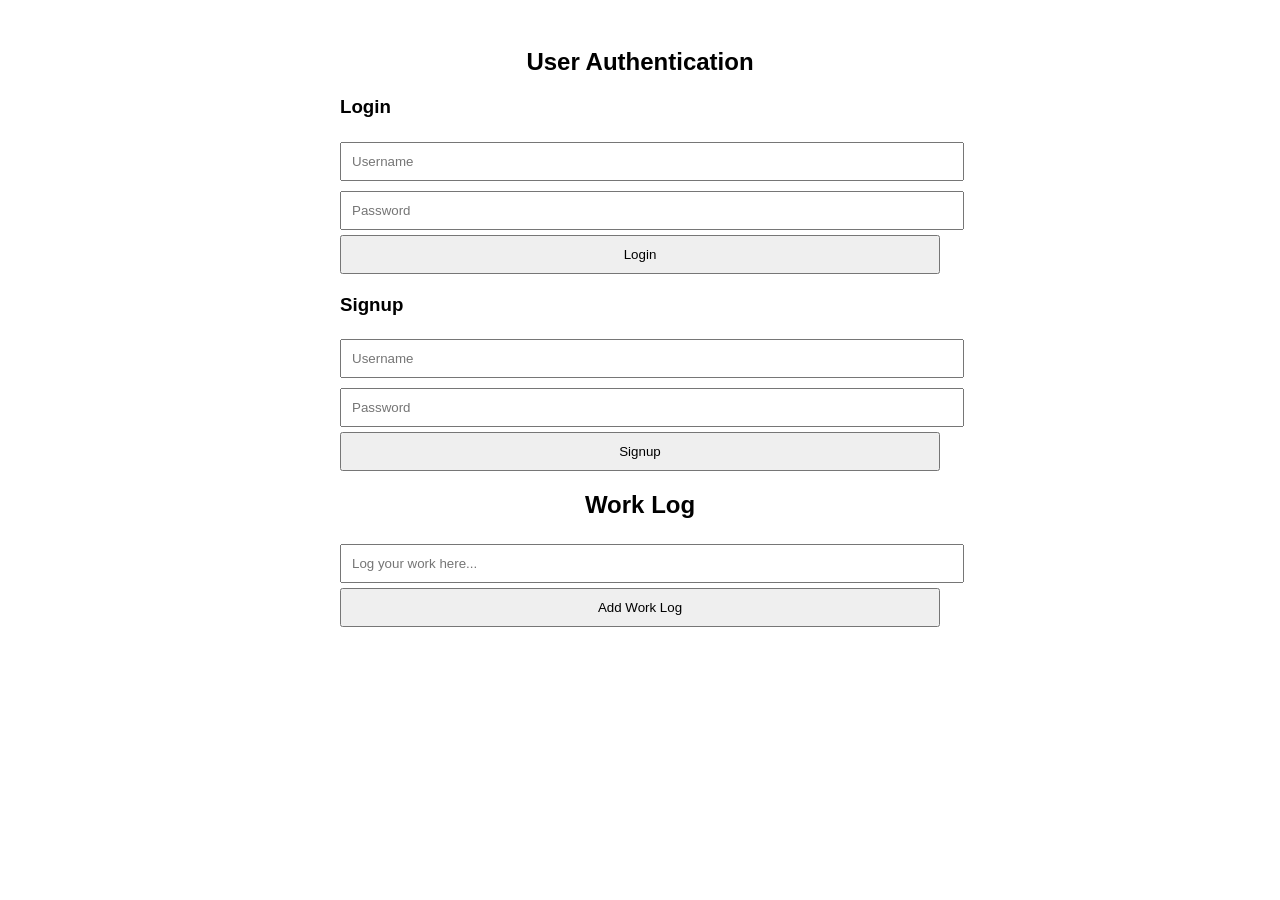
==== index.html @ 571bd5b8 "Add index.html file with user authentication and work log functionality." ====
<!DOCTYPE html>
<html lang="en">
<head>
    <meta charset="UTF-8">
    <meta name="viewport" content="width=device-width, initial-scale=1.0">
    <title>User Authentication and Work Log</title>
    <style>
        body { font-family: Arial, sans-serif; }
        .container { max-width: 600px; margin: auto; padding: 20px; }
        h2 { text-align: center; }
        form { margin-bottom: 20px; }
        input { width: 100%; padding: 10px; margin: 5px 0; }
        button { width: 100%; padding: 10px; }
    </style>
</head>
<body>

<div class="container">
    <h2>User Authentication</h2>

    <div id="login">
        <h3>Login</h3>
        <form id="loginForm">
            <input type="text" id="loginUsername" placeholder="Username" required>
            <input type="password" id="loginPassword" placeholder="Password" required>
            <button type="submit">Login</button>
        </form>
    </div>

    <div id="signup">
        <h3>Signup</h3>
        <form id="signupForm">
            <input type="text" id="signupUsername" placeholder="Username" required>
            <input type="password" id="signupPassword" placeholder="Password" required>
            <button type="submit">Signup</button>
        </form>
    </div>

    <h2>Work Log</h2>
    <form id="workLogForm">
        <input type="text" id="workLogEntry" placeholder="Log your work here..." required>
        <button type="submit">Add Work Log</button>
    </form>
    <div id="workLogs"></div>
</div>

<script>
    // Functionality for login and signup could be implemented here
    // For example, use local storage to save user data and work logs

    document.getElementById('loginForm').addEventListener('submit', function(event) {
        event.preventDefault();
        // Add login handling code
    });

    document.getElementById('signupForm').addEventListener('submit', function(event) {
        event.preventDefault();
        // Add signup handling code
    });

    document.getElementById('workLogForm').addEventListener('submit', function(event) {
        event.preventDefault();
        // Add work log entry handling code
    });
</script>

</body>
</html>
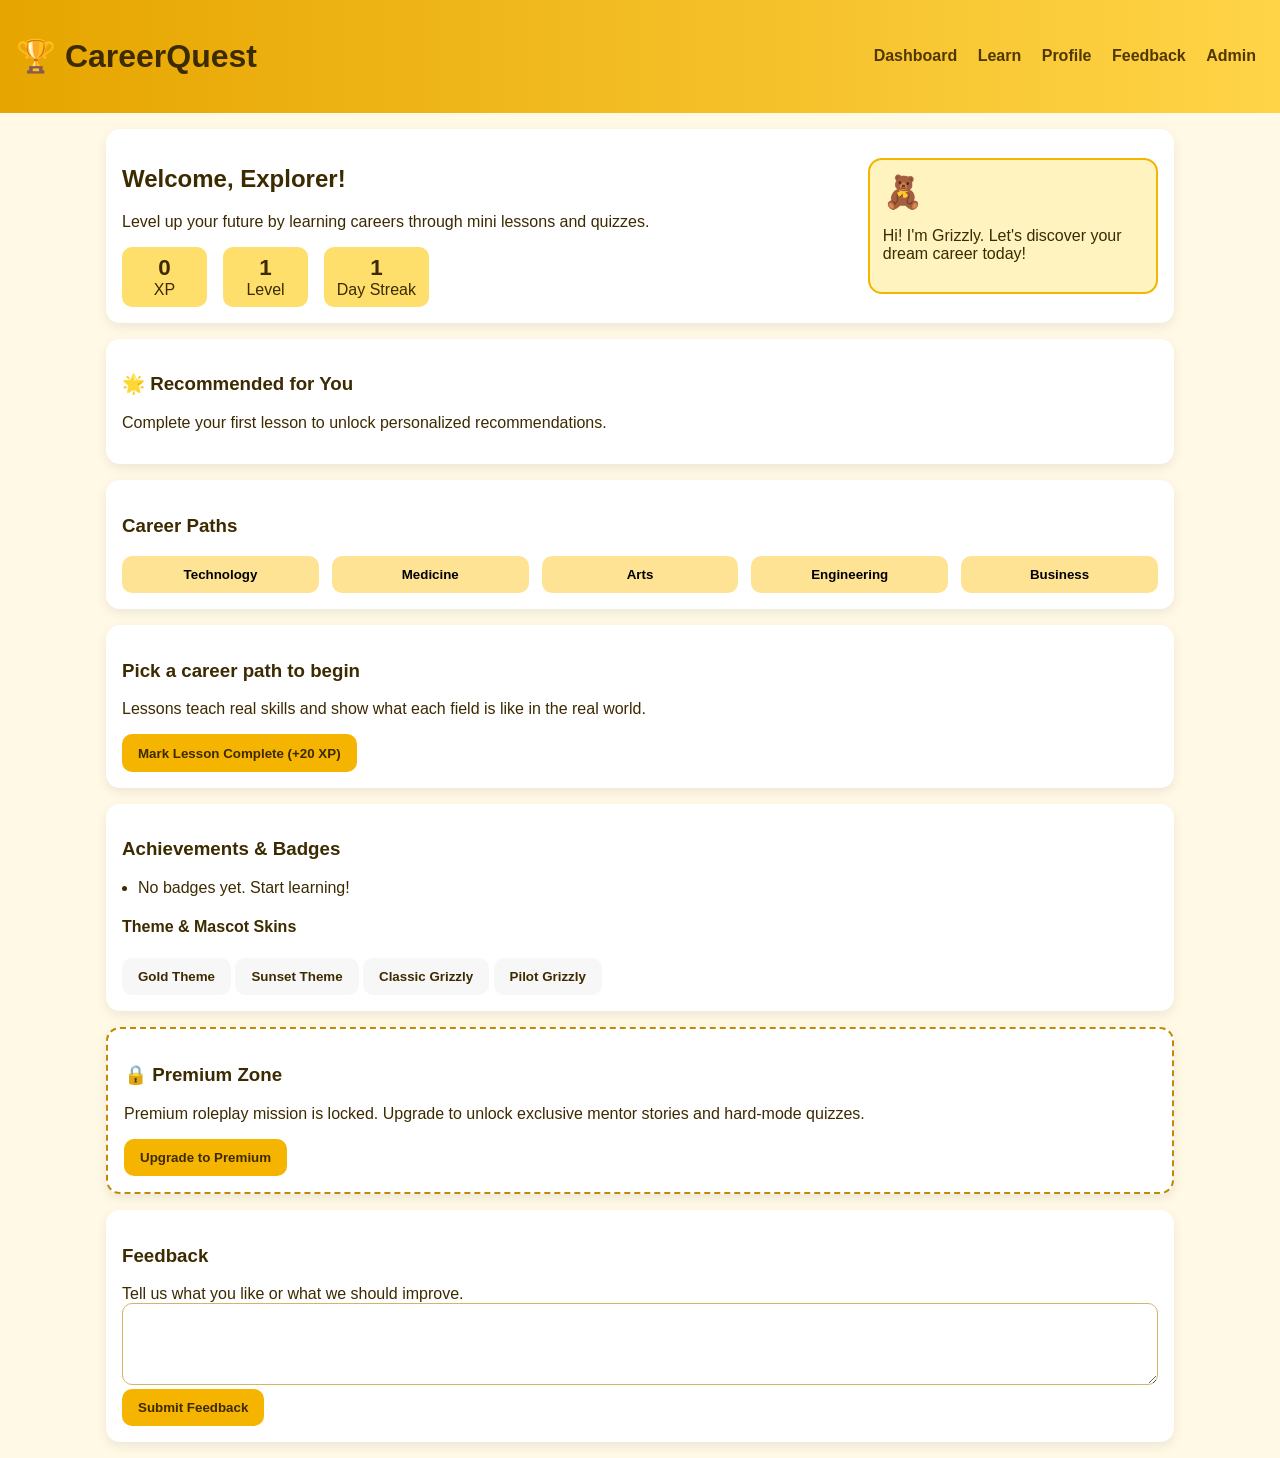
==== commit bc4bf197: "Build CareerQuest web app with gamified learning and admin dashboard" ====
--- a/index.html
+++ b/index.html
@@ -1,68 +1,85 @@
 <!DOCTYPE html>
 <html lang="en">
 <head>
-    <meta charset="UTF-8">
-    <meta name="viewport" content="width=device-width, initial-scale=1.0">
-    <title>User Authentication and Work Log</title>
-    <style>
-        body { font-family: Arial, sans-serif; }
-        .container { max-width: 600px; margin: auto; padding: 20px; }
-        h2 { text-align: center; }
-        form { margin-bottom: 20px; }
-        input { width: 100%; padding: 10px; margin: 5px 0; }
-        button { width: 100%; padding: 10px; }
-    </style>
+  <meta charset="UTF-8" />
+  <meta name="viewport" content="width=device-width, initial-scale=1.0" />
+  <title>CareerQuest</title>
+  <link rel="stylesheet" href="styles.css" />
 </head>
 <body>
+  <header class="topbar">
+    <h1>🏆 CareerQuest</h1>
+    <nav>
+      <a href="#dashboard">Dashboard</a>
+      <a href="#learn">Learn</a>
+      <a href="#profile">Profile</a>
+      <a href="#feedback">Feedback</a>
+      <a href="admin.html">Admin</a>
+    </nav>
+  </header>
 
-<div class="container">
-    <h2>User Authentication</h2>
+  <main class="container">
+    <section id="dashboard" class="card hero">
+      <div>
+        <h2>Welcome, Explorer!</h2>
+        <p>Level up your future by learning careers through mini lessons and quizzes.</p>
+        <div class="stats">
+          <div><strong id="xpValue">0</strong><span>XP</span></div>
+          <div><strong id="levelValue">1</strong><span>Level</span></div>
+          <div><strong id="streakValue">0</strong><span>Day Streak</span></div>
+        </div>
+      </div>
+      <aside class="mascot" id="mascotBubble">
+        <div class="bear">🧸</div>
+        <p id="mascotMessage">Hi! I'm Grizzly. Let's discover your dream career today!</p>
+      </aside>
+    </section>
 
-    <div id="login">
-        <h3>Login</h3>
-        <form id="loginForm">
-            <input type="text" id="loginUsername" placeholder="Username" required>
-            <input type="password" id="loginPassword" placeholder="Password" required>
-            <button type="submit">Login</button>
-        </form>
-    </div>
+    <section class="card" id="recommendations">
+      <h3>🌟 Recommended for You</h3>
+      <p id="recommendedCareer">Complete your first lesson to unlock personalized recommendations.</p>
+    </section>
 
-    <div id="signup">
-        <h3>Signup</h3>
-        <form id="signupForm">
-            <input type="text" id="signupUsername" placeholder="Username" required>
-            <input type="password" id="signupPassword" placeholder="Password" required>
-            <button type="submit">Signup</button>
-        </form>
-    </div>
+    <section class="card" id="learn">
+      <h3>Career Paths</h3>
+      <div id="careerGrid" class="career-grid"></div>
+    </section>
 
-    <h2>Work Log</h2>
-    <form id="workLogForm">
-        <input type="text" id="workLogEntry" placeholder="Log your work here..." required>
-        <button type="submit">Add Work Log</button>
-    </form>
-    <div id="workLogs"></div>
-</div>
+    <section class="card" id="lessonPanel">
+      <h3 id="lessonTitle">Pick a career path to begin</h3>
+      <p id="lessonText">Lessons teach real skills and show what each field is like in the real world.</p>
+      <div id="quizPanel"></div>
+      <button id="completeLessonBtn" class="btn">Mark Lesson Complete (+20 XP)</button>
+    </section>
 
-<script>
-    // Functionality for login and signup could be implemented here
-    // For example, use local storage to save user data and work logs
+    <section class="card" id="profile">
+      <h3>Achievements & Badges</h3>
+      <ul id="badgeList" class="badge-list"></ul>
+      <h4>Theme & Mascot Skins</h4>
+      <div class="cosmetics">
+        <button class="btn ghost" data-theme="gold">Gold Theme</button>
+        <button class="btn ghost" data-theme="sunset">Sunset Theme</button>
+        <button class="btn ghost" data-skin="classic">Classic Grizzly</button>
+        <button class="btn ghost" data-skin="pilot">Pilot Grizzly</button>
+      </div>
+    </section>
 
-    document.getElementById('loginForm').addEventListener('submit', function(event) {
-        event.preventDefault();
-        // Add login handling code
-    });
+    <section class="card premium">
+      <h3>🔒 Premium Zone</h3>
+      <p id="premiumText">Premium roleplay mission is locked. Upgrade to unlock exclusive mentor stories and hard-mode quizzes.</p>
+      <button id="upgradeBtn" class="btn">Upgrade to Premium</button>
+    </section>
 
-    document.getElementById('signupForm').addEventListener('submit', function(event) {
-        event.preventDefault();
-        // Add signup handling code
-    });
+    <section class="card" id="feedback">
+      <h3>Feedback</h3>
+      <form id="feedbackForm">
+        <label for="feedbackInput">Tell us what you like or what we should improve.</label>
+        <textarea id="feedbackInput" rows="4" required></textarea>
+        <button class="btn" type="submit">Submit Feedback</button>
+      </form>
+    </section>
+  </main>
 
-    document.getElementById('workLogForm').addEventListener('submit', function(event) {
-        event.preventDefault();
-        // Add work log entry handling code
-    });
-</script>
-
+  <script src="app.js"></script>
 </body>
 </html>
--- a/styles.css
+++ b/styles.css
@@ -0,0 +1,31 @@
+:root {
+  --bg: #fff9e6;
+  --card: #ffffff;
+  --text: #3c2a00;
+  --primary: #f4b400;
+  --accent: #ffdf6c;
+}
+* { box-sizing: border-box; }
+body { margin: 0; font-family: Arial, sans-serif; background: var(--bg); color: var(--text); }
+.topbar { display: flex; justify-content: space-between; align-items: center; padding: 1rem; background: linear-gradient(90deg, #e6a500, #ffd447); position: sticky; top: 0; z-index: 9; }
+.topbar nav a { margin: 0 .5rem; color: #513700; font-weight: bold; text-decoration: none; }
+.container { max-width: 1100px; margin: 1rem auto; padding: 0 1rem; display: grid; gap: 1rem; }
+.card { background: var(--card); border-radius: 14px; padding: 1rem; box-shadow: 0 4px 12px rgba(0,0,0,.08); transition: transform .2s ease; }
+.card:hover { transform: translateY(-2px); }
+.hero { display: flex; justify-content: space-between; gap: 1rem; align-items: center; }
+.stats { display: flex; gap: 1rem; }
+.stats div { background: var(--accent); border-radius: 10px; padding: .5rem .8rem; text-align: center; min-width: 85px; }
+.stats strong { display: block; font-size: 1.4rem; }
+.mascot { background: #fff3bf; border: 2px solid #f4b400; border-radius: 14px; padding: .8rem; max-width: 290px; animation: bounce 2s infinite; }
+.bear { font-size: 2rem; }
+@keyframes bounce { 0%,100%{transform:translateY(0)} 50%{transform:translateY(-4px)} }
+.career-grid { display: grid; grid-template-columns: repeat(auto-fit, minmax(160px, 1fr)); gap: .8rem; }
+.career-btn { border: none; background: #ffe394; padding: .7rem; border-radius: 10px; cursor: pointer; font-weight: 700; transition: .2s; }
+.career-btn:hover { background: #ffd55e; }
+.btn { border: none; background: var(--primary); color: #3e2a00; padding: .7rem 1rem; border-radius: 10px; font-weight: 700; cursor: pointer; }
+.btn.ghost { background: #f7f7f7; }
+.badge-list { padding-left: 1rem; }
+.premium { border: 2px dashed #c28a00; }
+textarea { width: 100%; border-radius: 10px; border: 1px solid #d2b56a; padding: .6rem; }
+.sunset { --bg:#fff1e6; --primary:#ff9f43; --accent:#ffd6b3; }
+@media (max-width: 800px) { .hero { flex-direction: column; align-items: flex-start; } .topbar { flex-direction: column; align-items: flex-start; } }
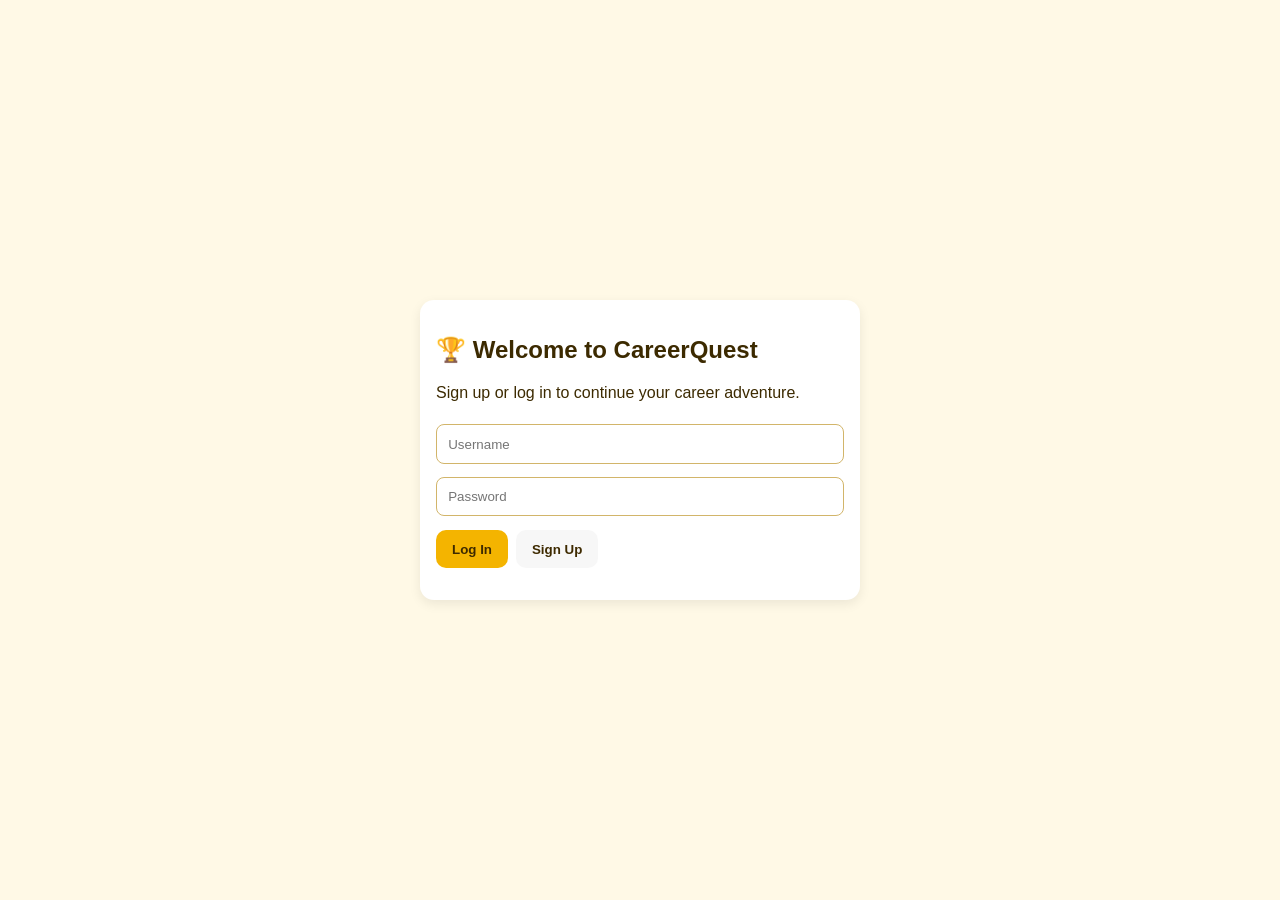
==== commit 7aafe33b: "Add local auth with role-based routing and remove premium gating" ====
--- a/index.html
+++ b/index.html
@@ -7,78 +7,71 @@
   <link rel="stylesheet" href="styles.css" />
 </head>
 <body>
-  <header class="topbar">
-    <h1>🏆 CareerQuest</h1>
-    <nav>
-      <a href="#dashboard">Dashboard</a>
-      <a href="#learn">Learn</a>
-      <a href="#profile">Profile</a>
-      <a href="#feedback">Feedback</a>
-      <a href="admin.html">Admin</a>
-    </nav>
-  </header>
+  <section id="authScreen" class="auth-wrap">
+    <div class="card auth-card">
+      <h2>🏆 Welcome to CareerQuest</h2>
+      <p>Sign up or log in to continue your career adventure.</p>
+      <form id="authForm">
+        <input id="username" placeholder="Username" required />
+        <input id="password" type="password" placeholder="Password" required />
+        <div class="auth-actions">
+          <button class="btn" type="submit" data-mode="login">Log In</button>
+          <button class="btn ghost" type="button" id="signupBtn">Sign Up</button>
+        </div>
+      </form>
+      <p id="authMsg"></p>
+    </div>
+  </section>
 
-  <main class="container">
-    <section id="dashboard" class="card hero">
-      <div>
-        <h2>Welcome, Explorer!</h2>
-        <p>Level up your future by learning careers through mini lessons and quizzes.</p>
-        <div class="stats">
-          <div><strong id="xpValue">0</strong><span>XP</span></div>
-          <div><strong id="levelValue">1</strong><span>Level</span></div>
-          <div><strong id="streakValue">0</strong><span>Day Streak</span></div>
+  <section id="roleScreen" class="auth-wrap hidden">
+    <div class="card auth-card">
+      <h3>Select your role</h3>
+      <p>Choose once. You can update it later from localStorage if needed.</p>
+      <div class="role-grid">
+        <button class="btn" data-role="student">Student / Learner</button>
+        <button class="btn" data-role="admin">Parent / Admin</button>
+      </div>
+    </div>
+  </section>
+
+  <div id="appShell" class="hidden">
+    <header class="topbar">
+      <h1>🏆 CareerQuest</h1>
+      <nav>
+        <a href="#dashboard">Dashboard</a>
+        <a href="#learn">Learn</a>
+        <a href="#profile">Profile</a>
+        <a href="#feedback">Feedback</a>
+        <a href="admin.html">Admin</a>
+        <button id="logoutBtn" class="btn ghost">Log Out</button>
+      </nav>
+    </header>
+
+    <main class="container">
+      <section id="dashboard" class="card hero">
+        <div>
+          <h2>Welcome, Explorer!</h2>
+          <p>Level up your future by learning careers through mini lessons and quizzes.</p>
+          <div class="stats">
+            <div><strong id="xpValue">0</strong><span>XP</span></div>
+            <div><strong id="levelValue">1</strong><span>Level</span></div>
+            <div><strong id="streakValue">0</strong><span>Day Streak</span></div>
+          </div>
         </div>
-      </div>
-      <aside class="mascot" id="mascotBubble">
-        <div class="bear">🧸</div>
-        <p id="mascotMessage">Hi! I'm Grizzly. Let's discover your dream career today!</p>
-      </aside>
-    </section>
+        <aside class="mascot" id="mascotBubble">
+          <div class="bear">🧸</div>
+          <p id="mascotMessage">Hi! I'm Grizzly. Let's discover your dream career today!</p>
+        </aside>
+      </section>
 
-    <section class="card" id="recommendations">
-      <h3>🌟 Recommended for You</h3>
-      <p id="recommendedCareer">Complete your first lesson to unlock personalized recommendations.</p>
-    </section>
-
-    <section class="card" id="learn">
-      <h3>Career Paths</h3>
-      <div id="careerGrid" class="career-grid"></div>
-    </section>
-
-    <section class="card" id="lessonPanel">
-      <h3 id="lessonTitle">Pick a career path to begin</h3>
-      <p id="lessonText">Lessons teach real skills and show what each field is like in the real world.</p>
-      <div id="quizPanel"></div>
-      <button id="completeLessonBtn" class="btn">Mark Lesson Complete (+20 XP)</button>
-    </section>
-
-    <section class="card" id="profile">
-      <h3>Achievements & Badges</h3>
-      <ul id="badgeList" class="badge-list"></ul>
-      <h4>Theme & Mascot Skins</h4>
-      <div class="cosmetics">
-        <button class="btn ghost" data-theme="gold">Gold Theme</button>
-        <button class="btn ghost" data-theme="sunset">Sunset Theme</button>
-        <button class="btn ghost" data-skin="classic">Classic Grizzly</button>
-        <button class="btn ghost" data-skin="pilot">Pilot Grizzly</button>
-      </div>
-    </section>
-
-    <section class="card premium">
-      <h3>🔒 Premium Zone</h3>
-      <p id="premiumText">Premium roleplay mission is locked. Upgrade to unlock exclusive mentor stories and hard-mode quizzes.</p>
-      <button id="upgradeBtn" class="btn">Upgrade to Premium</button>
-    </section>
-
-    <section class="card" id="feedback">
-      <h3>Feedback</h3>
-      <form id="feedbackForm">
-        <label for="feedbackInput">Tell us what you like or what we should improve.</label>
-        <textarea id="feedbackInput" rows="4" required></textarea>
-        <button class="btn" type="submit">Submit Feedback</button>
-      </form>
-    </section>
-  </main>
+      <section class="card" id="recommendations"><h3>🌟 Recommended for You</h3><p id="recommendedCareer"></p></section>
+      <section class="card" id="learn"><h3>Career Paths</h3><div id="careerGrid" class="career-grid"></div></section>
+      <section class="card" id="lessonPanel"><h3 id="lessonTitle">Pick a career path to begin</h3><p id="lessonText"></p><div id="quizPanel"></div><button id="completeLessonBtn" class="btn">Mark Lesson Complete (+20 XP)</button></section>
+      <section class="card" id="profile"><h3>Achievements & Badges</h3><ul id="badgeList" class="badge-list"></ul><h4>Theme & Mascot Skins</h4><div class="cosmetics"><button class="btn ghost" data-theme="gold">Gold Theme</button><button class="btn ghost" data-theme="sunset">Sunset Theme</button><button class="btn ghost" data-skin="classic">Classic Grizzly</button><button class="btn ghost" data-skin="pilot">Pilot Grizzly</button></div></section>
+      <section class="card"><h3>🎁 Bonus Missions (Now Free)</h3><p>All mentor stories, bonus quests, and advanced quizzes are unlocked for everyone.</p></section>
+      <section class="card" id="feedback"><h3>Feedback</h3><form id="feedbackForm"><label for="feedbackInput">Tell us what you like or what we should improve.</label><textarea id="feedbackInput" rows="4" required></textarea><button class="btn" type="submit">Submit Feedback</button></form></section>
+    </main>
+  </div>
 
   <script src="app.js"></script>
 </body>
--- a/styles.css
+++ b/styles.css
@@ -29,3 +29,10 @@
 textarea { width: 100%; border-radius: 10px; border: 1px solid #d2b56a; padding: .6rem; }
 .sunset { --bg:#fff1e6; --primary:#ff9f43; --accent:#ffd6b3; }
 @media (max-width: 800px) { .hero { flex-direction: column; align-items: flex-start; } .topbar { flex-direction: column; align-items: flex-start; } }
+
+.hidden{display:none !important;}
+.auth-wrap{min-height:100vh;display:flex;align-items:center;justify-content:center;padding:1rem;}
+.auth-card{max-width:440px;width:100%;}
+.auth-card input{width:100%;margin:.4rem 0;padding:.7rem;border:1px solid #d2b56a;border-radius:8px;}
+.auth-actions{display:flex;gap:.5rem;margin-top:.5rem;}
+.role-grid{display:grid;grid-template-columns:1fr 1fr;gap:.7rem;}
